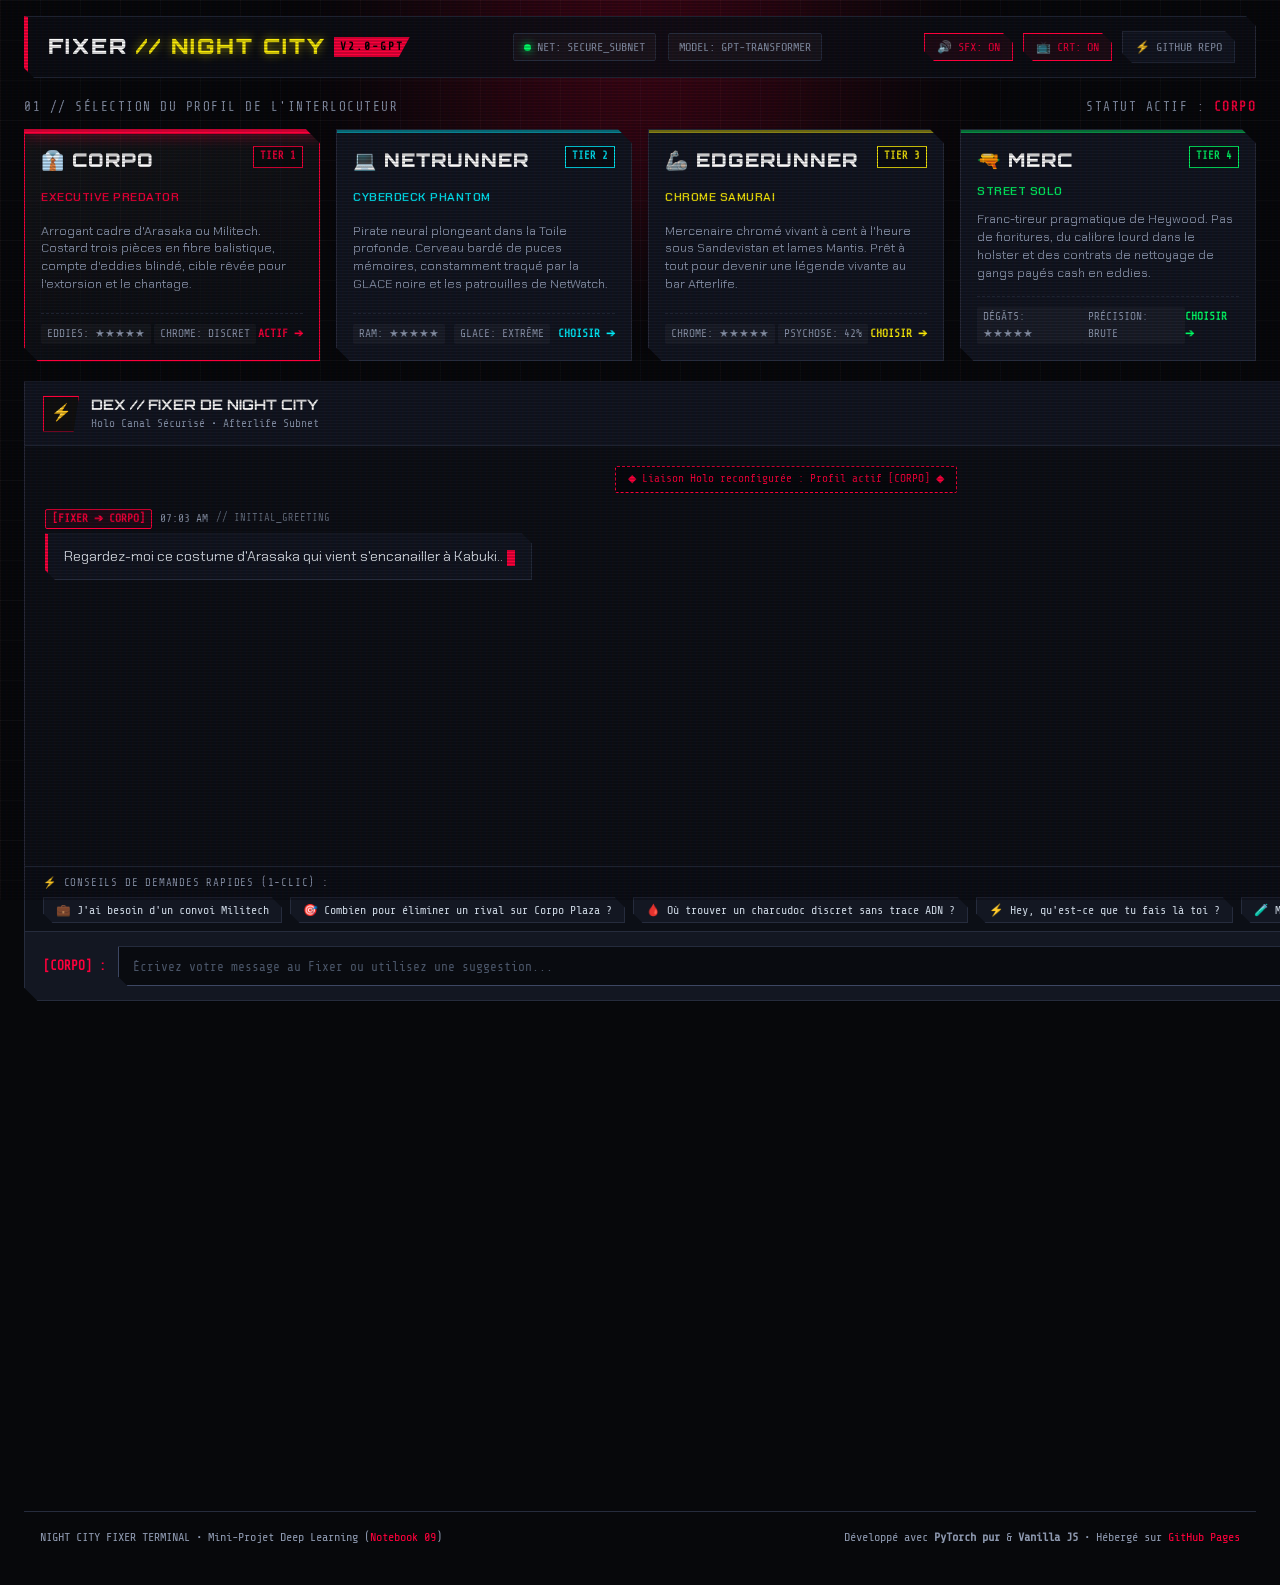
==== docs/index.html @ 295155e5 "feat: add web interface inspired by cyberpunktcg.com with GitHub Pages support, persona switching, a" ====
<!DOCTYPE html>
<html lang="fr">
<head>
  <meta charset="UTF-8">
  <meta name="viewport" content="width=device-width, initial-scale=1.0">
  <title>Cyberpunk Fixer — Terminal de Night City & Holo Interface</title>
  <meta name="description" content="Interface web interactive avec le Fixer de Night City. Conditionnement dynamique par rôle (CORPO, NETRUNNER, EDGERUNNER, MERC) inspiré de Cyberpunk 2077 et cyberpunktcg.com">
  <link rel="icon" href="data:image/svg+xml,<svg xmlns=%22http://www.w3.org/2000/svg%22 viewBox=%220 0 100 100%22><text y=%22.9em%22 font-size=%2290%22>⚡</text></svg>">
  <link rel="stylesheet" href="style.css">
</head>
<body data-role="CORPO">

  <!-- Cyber Grid Background and Ambient Glow -->
  <div class="bg-grid"></div>
  <div class="bg-ambient-glow"></div>

  <div class="app-container">

    <!-- ==============================================================================
         HUD HEADER
         ============================================================================== -->
    <header class="hud-header">
      <div class="brand-section">
        <div class="brand-logo-glitch">
          FIXER <span class="accent">// NIGHT CITY</span>
          <span class="version">v2.0-GPT</span>
        </div>
      </div>

      <div class="telemetry-badges">
        <div class="badge-item">
          <span class="indicator"></span>
          <span>NET: SECURE_SUBNET</span>
        </div>
        <div class="badge-item">
          <span>MODEL: GPT-TRANSFORMER</span>
        </div>
      </div>

      <div class="hud-controls">
        <button id="sfx-toggle" class="hud-btn active" title="Activer/Désactiver les effets audio rétro">
          🔊 SFX: ON
        </button>
        <button id="scanlines-toggle" class="hud-btn active" title="Activer/Désactiver les lignes CRT de l'écran">
          📺 CRT: ON
        </button>
        <a href="https://github.com/oscarcaux7/Cyberpunk-Fixer-GPT" target="_blank" rel="noopener noreferrer" class="hud-btn" style="text-decoration: none;">
          ⚡ GITHUB REPO
        </a>
      </div>
    </header>

    <!-- ==============================================================================
         SECTION 1 : TCG PERSONA CARDS (CHOISIR TON STATUT)
         ============================================================================== -->
    <section class="persona-section">
      <div class="section-label">
        <span>01 // SÉLECTION DU PROFIL DE L'INTERLOCUTEUR</span>
        <span>STATUT ACTIF : <span class="accent-tag" id="fixer-role-badge">CORPO</span></span>
      </div>

      <div class="cards-grid">
        <!-- CARD 1: CORPO -->
        <article class="tcg-card selected" data-role-card="CORPO">
          <div class="card-header">
            <h2 class="role-title">👔 CORPO</h2>
            <span class="role-badge">TIER 1</span>
          </div>
          <div class="card-subtitle">Executive Predator</div>
          <p class="card-bio">
            Arrogant cadre d'Arasaka ou Militech. Costard trois pièces en fibre balistique, compte d'eddies blindé, cible rêvée pour l'extorsion et le chantage.
          </p>
          <div class="card-footer">
            <span class="stat-pill">EDDIES: ★★★★★</span>
            <span class="stat-pill">CHROME: DISCRET</span>
            <span class="select-indicator">ACTIF ➔</span>
          </div>
        </article>

        <!-- CARD 2: NETRUNNER -->
        <article class="tcg-card" data-role-card="NETRUNNER">
          <div class="card-header">
            <h2 class="role-title">💻 NETRUNNER</h2>
            <span class="role-badge">TIER 2</span>
          </div>
          <div class="card-subtitle">Cyberdeck Phantom</div>
          <p class="card-bio">
            Pirate neural plongeant dans la Toile profonde. Cerveau bardé de puces mémoires, constamment traqué par la GLACE noire et les patrouilles de NetWatch.
          </p>
          <div class="card-footer">
            <span class="stat-pill">RAM: ★★★★★</span>
            <span class="stat-pill">GLACE: EXTRÊME</span>
            <span class="select-indicator">CHOISIR ➔</span>
          </div>
        </article>

        <!-- CARD 3: EDGERUNNER -->
        <article class="tcg-card" data-role-card="EDGERUNNER">
          <div class="card-header">
            <h2 class="role-title">🦾 EDGERUNNER</h2>
            <span class="role-badge">TIER 3</span>
          </div>
          <div class="card-subtitle">Chrome Samurai</div>
          <p class="card-bio">
            Mercenaire chromé vivant à cent à l'heure sous Sandevistan et lames Mantis. Prêt à tout pour devenir une légende vivante au bar Afterlife.
          </p>
          <div class="card-footer">
            <span class="stat-pill">CHROME: ★★★★★</span>
            <span class="stat-pill">PSYCHOSE: 42%</span>
            <span class="select-indicator">CHOISIR ➔</span>
          </div>
        </article>

        <!-- CARD 4: MERC -->
        <article class="tcg-card" data-role-card="MERC">
          <div class="card-header">
            <h2 class="role-title">🔫 MERC</h2>
            <span class="role-badge">TIER 4</span>
          </div>
          <div class="card-subtitle">Street Solo</div>
          <p class="card-bio">
            Franc-tireur pragmatique de Heywood. Pas de fioritures, du calibre lourd dans le holster et des contrats de nettoyage de gangs payés cash en eddies.
          </p>
          <div class="card-footer">
            <span class="stat-pill">DÉGÂTS: ★★★★★</span>
            <span class="stat-pill">PRÉCISION: BRUTE</span>
            <span class="select-indicator">CHOISIR ➔</span>
          </div>
        </article>
      </div>
    </section>

    <!-- ==============================================================================
         SECTION 2 : WORKSPACE (TERMINAL HOLO + GUIDE DE NUIT)
         ============================================================================== -->
    <main class="main-workspace">

      <!-- TERMINAL CHAT CONTAINER -->
      <section class="terminal-hud">
        <div class="terminal-header">
          <div class="fixer-identity">
            <div class="fixer-avatar">⚡</div>
            <div class="fixer-meta">
              <div class="name">DEX // FIXER DE NIGHT CITY</div>
              <div class="location">Holo Canal Sécurisé • Afterlife Subnet</div>
            </div>
          </div>
          <div class="terminal-stats">
            <div class="hud-stat-item">LATENCE: <span class="val">1.2ms</span></div>
            <div class="hud-stat-item">CRYPTAGE: <span class="val">AES-512</span></div>
          </div>
        </div>

        <!-- Chat Log Stream -->
        <div class="chat-log" id="chat-log"></div>

        <!-- Suggestion Chips Bar -->
        <div class="suggestions-bar">
          <div class="suggestions-title">
            <span>⚡ CONSEILS DE DEMANDES RAPIDES (1-CLIC) :</span>
            <span>CLIQUEZ POUR CHARGER</span>
          </div>
          <div class="chips-wrapper" id="chips-container">
            <!-- Dynamically populated by JS according to role -->
          </div>
        </div>

        <!-- Input Bar -->
        <div class="terminal-input-bar">
          <span class="input-prefix" id="input-prefix">[CORPO] :</span>
          <input
            type="text"
            id="user-input"
            class="terminal-input"
            placeholder="Écrivez votre message au Fixer ou utilisez une suggestion..."
            autocomplete="off"
            spellcheck="false"
          >
          <button id="send-btn" class="send-btn">
            ENVOYER ➔
          </button>
        </div>
      </section>

      <!-- SIDEBAR : LORE INTEL & NIGHT CITY SURVIVAL GUIDE -->
      <aside class="intel-sidebar">

        <!-- Panel 1: Conseils pour débutants -->
        <div class="intel-panel">
          <div class="panel-title">
            <span>GUIDE DE SURVIE</span>
            <span class="tag">INTEL</span>
          </div>
          <p style="font-size: 0.85rem; color: var(--text-muted); line-height: 1.4;">
            <strong style="color: #fff;">Nouveau à Night City ?</strong> Le Fixer est cynique, arrogant et impitoyable. Voici comment lui parler :
          </p>
          <ul style="padding-left: 18px; font-size: 0.82rem; color: var(--text-muted); display: flex; flex-direction: column; gap: 6px;">
            <li><strong style="color: var(--neon-cyan);">Pas de politesses molles</strong> : Allez droit au but, parlez contrats, armes ou eddies.</li>
            <li><strong style="color: var(--neon-yellow);">Provoquez-le</strong> : Essayez <em>« Hey, qu'est-ce que tu fais là toi ? »</em> pour voir sa réaction selon votre profil.</li>
            <li><strong style="color: var(--neon-pink);">Testez l'absurde</strong> : Il a des réparties sur mesure pour les pannes de chrome insolites ou la mauvaise bouffe.</li>
          </ul>
        </div>

        <!-- Panel 2: Lexique d'Argot de Rue -->
        <div class="intel-panel">
          <div class="panel-title">
            <span>LEXIQUE DE RUE</span>
            <span class="tag">ARGOT</span>
          </div>
          <div class="glossary-list">
            <div class="glossary-item">
              <span class="term">Eddies (E$)</span>
              <span class="def">Eurodollars, la monnaie unique. Le Fixer ne bouge pas sans avance.</span>
            </div>
            <div class="glossary-item">
              <span class="term">Choom / Choomba</span>
              <span class="def">Ami, pote, acolyte. Peut être ironique ou menaçant selon le ton.</span>
            </div>
            <div class="glossary-item">
              <span class="term">Gonk</span>
              <span class="def">Imbécile, pigeon crédule, chair à canon facile de Night City.</span>
            </div>
            <div class="glossary-item">
              <span class="term">GLACE Noire (Black ICE)</span>
              <span class="def">Logiciel de contre-intrusion létal qui crame le cortex des hackers.</span>
            </div>
            <div class="glossary-item">
              <span class="term">Sandevistan</span>
              <span class="def">Implant neural militaire accélérant les réflexes et dilatant le temps perçu.</span>
            </div>
            <div class="glossary-item">
              <span class="term">Afterlife</span>
              <span class="def">Le bar mythique où les boissons portent le nom des mercenaires morts.</span>
            </div>
          </div>
        </div>

        <!-- Panel 3: Pont PyTorch Local Optionnel -->
        <div class="intel-panel">
          <div class="panel-title">
            <span>PONT MOTEUR</span>
            <span class="tag">CONFIG</span>
          </div>
          <div class="backend-box">
            <div class="backend-status-line">
              <span>MOTEUR :</span>
              <span class="status-tag-active" id="backend-label">In-Browser Engine (Client)</span>
            </div>
            <label style="display: flex; align-items: center; gap: 8px; margin-top: 6px; cursor: pointer; color: var(--text-muted);">
              <input type="checkbox" id="local-backend-toggle" style="accent-color: var(--theme-accent);">
              <span>Relier au serveur PyTorch local</span>
            </label>
            <div style="font-size: 0.72rem; color: #64748b; margin-top: 4px;">
              Lancez <code>python server.py</code> en local pour utiliser vos propres poids <code>cyberpunk_fixer.pt</code>.
            </div>
          </div>
        </div>

      </aside>

    </main>

    <!-- FOOTER -->
    <footer class="hud-footer">
      <div>
        NIGHT CITY FIXER TERMINAL • Mini-Projet Deep Learning (<a href="09_cyberpunk_fixer.ipynb">Notebook 09</a>)
      </div>
      <div>
        Développé avec <strong>PyTorch pur</strong> & <strong>Vanilla JS</strong> • Hébergé sur <a href="https://github.com/oscarcaux7/Cyberpunk-Fixer-GPT" target="_blank" rel="noopener noreferrer">GitHub Pages</a>
      </div>
    </footer>

  </div>

  <script src="cyberpunk-engine.js"></script>
  <script src="app.js"></script>
</body>
</html>
---- docs/style.css ----
/* ==============================================================================
   CYBERPUNK FIXER - STYLESHEET (Inspired by cyberpunktcg.com & Cyberpunk 2077 HUD)
   ============================================================================== */

@import url('https://fonts.googleapis.com/css2?family=Chakra+Petch:ital,wght@0,400;0,600;0,700;1,700&family=Orbitron:wght@500;700;900&family=Share+Tech+Mono&display=swap');

:root {
  --bg-primary: #07080b;
  --bg-secondary: #0d1017;
  --bg-card: #131722;
  --bg-card-hover: #181d2b;
  --border-dim: #262c3d;
  --border-bright: #3d4763;
  
  /* Cyberpunk Signature Palette */
  --neon-yellow: #fcee0a;
  --neon-cyan: #00f0ff;
  --neon-pink: #ff0055;
  --neon-red: #ff003c;
  --neon-green: #00ff66;
  --neon-purple: #a855f7;
  
  /* Active Role Theme (defaults to CORPO: red/gold) */
  --theme-accent: #ff003c;
  --theme-glow: rgba(255, 0, 60, 0.4);
  --theme-tag: #ff003c;
  --theme-bg-subtle: rgba(255, 0, 60, 0.08);

  --text-primary: #f0f4fc;
  --text-muted: #8d98af;
  --text-dark: #07080b;

  --font-display: 'Orbitron', 'Chakra Petch', sans-serif;
  --font-ui: 'Chakra Petch', sans-serif;
  --font-mono: 'Share Tech Mono', monospace;

  --clip-cut-corner: polygon(0 0, calc(100% - 14px) 0, 100% 14px, 100% 100%, 14px 100%, 0 calc(100% - 14px));
  --clip-cut-btn: polygon(0 0, calc(100% - 10px) 0, 100% 10px, 100% 100%, 10px 100%, 0 calc(100% - 10px));
}

/* Theme classes dynamically set by JS */
body[data-role="CORPO"] {
  --theme-accent: #ff003c;
  --theme-glow: rgba(255, 0, 60, 0.45);
  --theme-tag: #ff003c;
  --theme-bg-subtle: rgba(255, 0, 60, 0.08);
}

body[data-role="NETRUNNER"] {
  --theme-accent: #00f0ff;
  --theme-glow: rgba(0, 240, 255, 0.45);
  --theme-tag: #00f0ff;
  --theme-bg-subtle: rgba(0, 240, 255, 0.08);
}

body[data-role="EDGERUNNER"] {
  --theme-accent: #fcee0a;
  --theme-glow: rgba(252, 238, 10, 0.45);
  --theme-tag: #fcee0a;
  --theme-bg-subtle: rgba(252, 238, 10, 0.08);
}

body[data-role="MERC"] {
  --theme-accent: #00ff66;
  --theme-glow: rgba(0, 255, 102, 0.45);
  --theme-tag: #00ff66;
  --theme-bg-subtle: rgba(0, 255, 102, 0.08);
}

/* RESET & BASE */
*, *::before, *::after {
  box-sizing: border-box;
  margin: 0;
  padding: 0;
}

html, body {
  background-color: var(--bg-primary);
  color: var(--text-primary);
  font-family: var(--font-ui);
  font-size: 15px;
  line-height: 1.5;
  min-height: 100vh;
  overflow-x: hidden;
}

/* Scanline and CRT Glitch Overlay */
body::before {
  content: " ";
  position: fixed;
  top: 0; left: 0; bottom: 0; right: 0;
  background: linear-gradient(rgba(18, 16, 16, 0) 50%, rgba(0, 0, 0, 0.25) 50%), linear-gradient(90deg, rgba(255, 0, 0, 0.03), rgba(0, 255, 0, 0.01), rgba(0, 0, 255, 0.03));
  background-size: 100% 3px, 6px 100%;
  pointer-events: none;
  z-index: 9999;
  opacity: 0.85;
}

body.no-scanlines::before {
  display: none;
}

/* Cyber Grid Background */
.bg-grid {
  position: fixed;
  inset: 0;
  background-image: 
    linear-gradient(to right, rgba(255, 255, 255, 0.03) 1px, transparent 1px),
    linear-gradient(to bottom, rgba(255, 255, 255, 0.03) 1px, transparent 1px);
  background-size: 40px 40px;
  pointer-events: none;
  z-index: 0;
}

.bg-ambient-glow {
  position: fixed;
  top: -150px;
  left: 50%;
  transform: translateX(-50%);
  width: 800px;
  height: 400px;
  background: radial-gradient(circle, var(--theme-glow) 0%, transparent 70%);
  pointer-events: none;
  z-index: 0;
  transition: background 0.6s ease;
  filter: blur(60px);
  opacity: 0.6;
}

/* CONTAINER */
.app-container {
  position: relative;
  z-index: 1;
  max-width: 1400px;
  margin: 0 auto;
  padding: 16px 24px 40px;
  display: flex;
  flex-direction: column;
  gap: 20px;
}

/* ==============================================================================
   HEADER HUD
   ============================================================================== */
.hud-header {
  display: flex;
  justify-content: space-between;
  align-items: center;
  flex-wrap: wrap;
  gap: 16px;
  padding: 14px 20px;
  background: rgba(13, 16, 23, 0.85);
  border: 1px solid var(--border-dim);
  border-left: 4px solid var(--theme-accent);
  clip-path: var(--clip-cut-btn);
  backdrop-filter: blur(10px);
  transition: border-color 0.4s ease;
}

.brand-section {
  display: flex;
  align-items: center;
  gap: 16px;
}

.brand-logo-glitch {
  font-family: var(--font-display);
  font-size: 1.4rem;
  font-weight: 900;
  letter-spacing: 2px;
  color: #fff;
  text-transform: uppercase;
  display: flex;
  align-items: center;
  gap: 8px;
}

.brand-logo-glitch span.accent {
  color: var(--neon-yellow);
  text-shadow: 0 0 10px rgba(252, 238, 10, 0.6);
}

.brand-logo-glitch span.version {
  font-size: 0.75rem;
  font-family: var(--font-mono);
  background: var(--theme-accent);
  color: #000;
  font-weight: 700;
  padding: 2px 6px;
  clip-path: polygon(0 0, 100% 0, 85% 100%, 0% 100%);
  transition: background 0.4s ease;
}

.telemetry-badges {
  display: flex;
  align-items: center;
  gap: 12px;
  font-family: var(--font-mono);
  font-size: 0.8rem;
}

.badge-item {
  display: flex;
  align-items: center;
  gap: 6px;
  background: rgba(255, 255, 255, 0.04);
  padding: 4px 10px;
  border: 1px solid var(--border-dim);
  border-radius: 2px;
  color: var(--text-muted);
}

.badge-item .indicator {
  width: 7px;
  height: 7px;
  border-radius: 50%;
  background: var(--neon-green);
  box-shadow: 0 0 8px var(--neon-green);
  animation: pulse-dot 2s infinite ease-in-out;
}

@keyframes pulse-dot {
  0%, 100% { opacity: 1; transform: scale(1); }
  50% { opacity: 0.4; transform: scale(0.85); }
}

.hud-controls {
  display: flex;
  align-items: center;
  gap: 10px;
}

.hud-btn {
  background: var(--bg-card);
  border: 1px solid var(--border-dim);
  color: var(--text-muted);
  font-family: var(--font-mono);
  font-size: 0.8rem;
  padding: 6px 12px;
  cursor: pointer;
  display: flex;
  align-items: center;
  gap: 6px;
  clip-path: var(--clip-cut-btn);
  transition: all 0.2s ease;
}

.hud-btn:hover {
  background: var(--bg-card-hover);
  border-color: var(--theme-accent);
  color: #fff;
  box-shadow: 0 0 10px var(--theme-glow);
}

.hud-btn.active {
  background: var(--theme-bg-subtle);
  border-color: var(--theme-accent);
  color: var(--theme-accent);
}

/* ==============================================================================
   SECTION 1 : TCG PERSONA CARDS (CHOISIR TON STATUT)
   ============================================================================== */
.persona-section {
  display: flex;
  flex-direction: column;
  gap: 12px;
}

.section-label {
  display: flex;
  justify-content: space-between;
  align-items: center;
  font-family: var(--font-mono);
  font-size: 0.85rem;
  text-transform: uppercase;
  color: var(--text-muted);
  letter-spacing: 1.5px;
}

.section-label span.accent-tag {
  color: var(--theme-accent);
  font-weight: 700;
}

.cards-grid {
  display: grid;
  grid-template-columns: repeat(4, 1fr);
  gap: 16px;
}

@media (max-width: 1024px) {
  .cards-grid {
    grid-template-columns: repeat(2, 1fr);
  }
}

@media (max-width: 640px) {
  .cards-grid {
    grid-template-columns: 1fr;
  }
}

/* Card Design inspired by Cyberpunk TCG */
.tcg-card {
  position: relative;
  background: var(--bg-card);
  border: 1px solid var(--border-dim);
  padding: 16px;
  clip-path: var(--clip-cut-corner);
  cursor: pointer;
  transition: all 0.25s cubic-bezier(0.16, 1, 0.3, 1);
  display: flex;
  flex-direction: column;
  justify-content: space-between;
  min-height: 200px;
  overflow: hidden;
}

.tcg-card::before {
  content: "";
  position: absolute;
  top: 0; left: 0; right: 0;
  height: 3px;
  background: var(--card-accent, #666);
  opacity: 0.5;
  transition: all 0.25s ease;
}

.tcg-card[data-role-card="CORPO"] { --card-accent: #ff003c; }
.tcg-card[data-role-card="NETRUNNER"] { --card-accent: #00f0ff; }
.tcg-card[data-role-card="EDGERUNNER"] { --card-accent: #fcee0a; }
.tcg-card[data-role-card="MERC"] { --card-accent: #00ff66; }

.tcg-card:hover {
  background: var(--bg-card-hover);
  border-color: var(--card-accent);
  transform: translateY(-4px);
  box-shadow: 0 10px 24px rgba(0, 0, 0, 0.6), 0 0 15px rgba(255, 255, 255, 0.05);
}

.tcg-card:hover::before {
  opacity: 1;
  box-shadow: 0 0 12px var(--card-accent);
}

.tcg-card.selected {
  background: linear-gradient(165deg, rgba(255, 255, 255, 0.06) 0%, rgba(13, 16, 23, 0.95) 100%);
  border-color: var(--card-accent);
  box-shadow: 0 0 25px rgba(0, 0, 0, 0.7), 0 0 15px var(--card-accent);
}

.tcg-card.selected::before {
  height: 4px;
  opacity: 1;
  box-shadow: 0 0 14px var(--card-accent);
}

.tcg-card .card-header {
  display: flex;
  justify-content: space-between;
  align-items: flex-start;
  margin-bottom: 8px;
}

.tcg-card .role-title {
  font-family: var(--font-display);
  font-size: 1.25rem;
  font-weight: 900;
  letter-spacing: 1px;
  color: #fff;
  display: flex;
  align-items: center;
  gap: 8px;
}

.tcg-card .role-badge {
  font-family: var(--font-mono);
  font-size: 0.7rem;
  padding: 2px 6px;
  border: 1px solid var(--card-accent);
  color: var(--card-accent);
  background: rgba(0, 0, 0, 0.4);
  font-weight: 700;
}

.tcg-card .card-subtitle {
  font-size: 0.8rem;
  font-weight: 600;
  color: var(--card-accent);
  text-transform: uppercase;
  letter-spacing: 0.5px;
  margin-bottom: 10px;
}

.tcg-card .card-bio {
  font-size: 0.85rem;
  color: var(--text-muted);
  line-height: 1.4;
  margin-bottom: 14px;
}

.tcg-card .card-footer {
  display: flex;
  justify-content: space-between;
  align-items: center;
  padding-top: 10px;
  border-top: 1px dashed var(--border-dim);
  font-family: var(--font-mono);
  font-size: 0.75rem;
  color: var(--text-muted);
}

.card-footer .stat-pill {
  background: rgba(255, 255, 255, 0.04);
  padding: 2px 6px;
  border-radius: 2px;
}

.card-footer .select-indicator {
  color: var(--card-accent);
  font-weight: 700;
  display: flex;
  align-items: center;
  gap: 4px;
}

/* ==============================================================================
   MAIN WORKSPACE : CHAT TERMINAL & INTEL DRAWER
   ============================================================================== */
.main-workspace {
  display: grid;
  grid-template-columns: 1fr 340px;
  gap: 20px;
}

@media (max-width: 1080px) {
  .main-workspace {
    grid-template-columns: 1fr;
  }
}

/* TERMINAL HOLO CONTAINER */
.terminal-hud {
  background: var(--bg-secondary);
  border: 1px solid var(--border-dim);
  clip-path: var(--clip-cut-corner);
  display: flex;
  flex-direction: column;
  min-height: 540px;
  height: 620px;
  box-shadow: 0 10px 30px rgba(0, 0, 0, 0.6);
  position: relative;
}

.terminal-header {
  display: flex;
  justify-content: space-between;
  align-items: center;
  padding: 12px 18px;
  background: var(--bg-card);
  border-bottom: 1px solid var(--border-dim);
  font-family: var(--font-mono);
  font-size: 0.8rem;
}

.fixer-identity {
  display: flex;
  align-items: center;
  gap: 12px;
}

.fixer-avatar {
  width: 36px;
  height: 36px;
  background: #111;
  border: 1px solid var(--theme-accent);
  clip-path: polygon(0 0, 100% 0, 85% 100%, 0% 100%);
  display: flex;
  align-items: center;
  justify-content: center;
  color: var(--theme-accent);
  font-weight: 900;
  font-size: 1.1rem;
  box-shadow: 0 0 10px var(--theme-glow);
}

.fixer-meta .name {
  font-family: var(--font-display);
  font-weight: 700;
  color: #fff;
  font-size: 0.95rem;
}

.fixer-meta .location {
  font-size: 0.75rem;
  color: var(--text-muted);
}

.terminal-stats {
  display: flex;
  align-items: center;
  gap: 14px;
}

.hud-stat-item {
  color: var(--text-muted);
}
.hud-stat-item span.val {
  color: var(--neon-cyan);
  font-weight: 700;
}

/* CHAT LOG STREAM */
.chat-log {
  flex: 1;
  padding: 20px;
  overflow-y: auto;
  display: flex;
  flex-direction: column;
  gap: 16px;
  scroll-behavior: smooth;
}

/* Scrollbar */
.chat-log::-webkit-scrollbar {
  width: 6px;
}
.chat-log::-webkit-scrollbar-track {
  background: var(--bg-secondary);
}
.chat-log::-webkit-scrollbar-thumb {
  background: var(--border-bright);
}
.chat-log::-webkit-scrollbar-thumb:hover {
  background: var(--theme-accent);
}

.message-row {
  display: flex;
  flex-direction: column;
  gap: 4px;
  max-width: 88%;
  animation: fadeInMsg 0.25s cubic-bezier(0.16, 1, 0.3, 1);
}

@keyframes fadeInMsg {
  from { opacity: 0; transform: translateY(6px); }
  to { opacity: 1; transform: translateY(0); }
}

.message-row.user {
  align-self: flex-end;
}

.message-row.fixer {
  align-self: flex-start;
}

.message-meta {
  display: flex;
  align-items: center;
  gap: 8px;
  font-family: var(--font-mono);
  font-size: 0.75rem;
  color: var(--text-muted);
}

.message-meta .sender-tag {
  font-weight: 700;
  padding: 1px 6px;
  border-radius: 2px;
}

.message-row.user .sender-tag {
  background: rgba(255, 255, 255, 0.08);
  color: #fff;
}

.message-row.fixer .sender-tag {
  background: var(--theme-bg-subtle);
  color: var(--theme-accent);
  border: 1px solid var(--theme-accent);
}

.message-body {
  padding: 12px 16px;
  clip-path: var(--clip-cut-btn);
  font-size: 0.95rem;
  line-height: 1.45;
  position: relative;
}

.message-row.user .message-body {
  background: #1b202e;
  border: 1px solid var(--border-bright);
  color: #fff;
}

.message-row.fixer .message-body {
  background: var(--bg-card);
  border: 1px solid var(--border-dim);
  border-left: 3px solid var(--theme-accent);
  color: #e2e8f0;
}

.message-body span.cursor {
  display: inline-block;
  width: 8px;
  height: 16px;
  background: var(--theme-accent);
  vertical-align: middle;
  margin-left: 4px;
  animation: blink 0.8s infinite;
}

@keyframes blink {
  0%, 100% { opacity: 1; }
  50% { opacity: 0; }
}

/* ==============================================================================
   SUGGESTION CHIPS (SUBTLE PROMPTS FOR BEGINNERS)
   ============================================================================== */
.suggestions-bar {
  padding: 8px 18px 4px;
  background: rgba(13, 16, 23, 0.95);
  border-top: 1px solid var(--border-dim);
  display: flex;
  flex-direction: column;
  gap: 6px;
}

.suggestions-title {
  display: flex;
  justify-content: space-between;
  align-items: center;
  font-family: var(--font-mono);
  font-size: 0.72rem;
  color: var(--text-muted);
  text-transform: uppercase;
  letter-spacing: 0.8px;
}

.chips-wrapper {
  display: flex;
  gap: 8px;
  overflow-x: auto;
  padding-bottom: 4px;
}

.chips-wrapper::-webkit-scrollbar {
  height: 3px;
}
.chips-wrapper::-webkit-scrollbar-thumb {
  background: var(--border-dim);
}

.prompt-chip {
  background: var(--bg-card);
  border: 1px solid var(--border-dim);
  color: #cbd5e1;
  font-family: var(--font-mono);
  font-size: 0.78rem;
  padding: 5px 12px;
  white-space: nowrap;
  cursor: pointer;
  clip-path: var(--clip-cut-btn);
  display: flex;
  align-items: center;
  gap: 6px;
  transition: all 0.2s ease;
}

.prompt-chip span.chip-icon {
  color: var(--theme-accent);
}

.prompt-chip:hover {
  background: var(--theme-bg-subtle);
  border-color: var(--theme-accent);
  color: #fff;
  transform: translateY(-2px);
  box-shadow: 0 0 10px var(--theme-glow);
}

/* INPUT BAR */
.terminal-input-bar {
  padding: 14px 18px;
  background: var(--bg-card);
  border-top: 1px solid var(--border-dim);
  display: flex;
  gap: 12px;
  align-items: center;
}

.input-prefix {
  font-family: var(--font-mono);
  font-size: 0.85rem;
  font-weight: 700;
  color: var(--theme-accent);
}

.terminal-input {
  flex: 1;
  background: #090b10;
  border: 1px solid var(--border-bright);
  color: #fff;
  font-family: var(--font-ui);
  font-size: 0.95rem;
  padding: 10px 14px;
  clip-path: var(--clip-cut-btn);
  outline: none;
  transition: border-color 0.2s ease, box-shadow 0.2s ease;
}

.terminal-input:focus {
  border-color: var(--theme-accent);
  box-shadow: 0 0 12px var(--theme-glow);
}

.terminal-input::placeholder {
  color: #4a5568;
  font-family: var(--font-mono);
  font-size: 0.85rem;
}

.send-btn {
  background: var(--theme-accent);
  color: #000;
  border: none;
  font-family: var(--font-display);
  font-weight: 900;
  font-size: 0.85rem;
  letter-spacing: 1px;
  padding: 10px 20px;
  cursor: pointer;
  clip-path: var(--clip-cut-btn);
  display: flex;
  align-items: center;
  gap: 8px;
  transition: all 0.2s ease;
}

.send-btn:hover {
  filter: brightness(1.2);
  transform: translateY(-1px);
  box-shadow: 0 0 15px var(--theme-glow);
}

/* ==============================================================================
   SIDEBAR : LORE GUIDE & NIGHT CITY INTEL
   ============================================================================== */
.intel-sidebar {
  display: flex;
  flex-direction: column;
  gap: 16px;
}

.intel-panel {
  background: var(--bg-secondary);
  border: 1px solid var(--border-dim);
  clip-path: var(--clip-cut-corner);
  padding: 18px;
  display: flex;
  flex-direction: column;
  gap: 12px;
}

.intel-panel .panel-title {
  font-family: var(--font-display);
  font-size: 0.95rem;
  font-weight: 700;
  color: #fff;
  display: flex;
  align-items: center;
  gap: 8px;
  padding-bottom: 8px;
  border-bottom: 1px solid var(--border-dim);
}

.intel-panel .panel-title span.tag {
  color: var(--theme-accent);
  font-family: var(--font-mono);
  font-size: 0.7rem;
}

/* Street Slang Glossary */
.glossary-list {
  display: flex;
  flex-direction: column;
  gap: 10px;
}

.glossary-item {
  background: rgba(255, 255, 255, 0.02);
  border: 1px solid rgba(255, 255, 255, 0.05);
  padding: 8px 12px;
  border-radius: 2px;
  font-size: 0.82rem;
  transition: all 0.2s ease;
}

.glossary-item:hover {
  background: rgba(255, 255, 255, 0.05);
  border-color: var(--theme-accent);
}

.glossary-item .term {
  font-family: var(--font-mono);
  font-weight: 700;
  color: var(--theme-accent);
  display: block;
  margin-bottom: 2px;
}

.glossary-item .def {
  color: var(--text-muted);
  line-height: 1.35;
}

/* Local backend status indicator */
.backend-box {
  background: rgba(0, 0, 0, 0.4);
  border: 1px solid var(--border-dim);
  padding: 10px 12px;
  font-family: var(--font-mono);
  font-size: 0.78rem;
  display: flex;
  flex-direction: column;
  gap: 6px;
}

.backend-status-line {
  display: flex;
  justify-content: space-between;
  align-items: center;
}

.status-tag-active {
  color: var(--neon-cyan);
  font-weight: 700;
}

/* FOOTER */
.hud-footer {
  text-align: center;
  font-family: var(--font-mono);
  font-size: 0.8rem;
  color: var(--text-muted);
  padding: 16px;
  border-top: 1px solid var(--border-dim);
  display: flex;
  justify-content: space-between;
  align-items: center;
  flex-wrap: wrap;
  gap: 10px;
}

.hud-footer a {
  color: var(--theme-accent);
  text-decoration: none;
}
.hud-footer a:hover {
  text-decoration: underline;
}
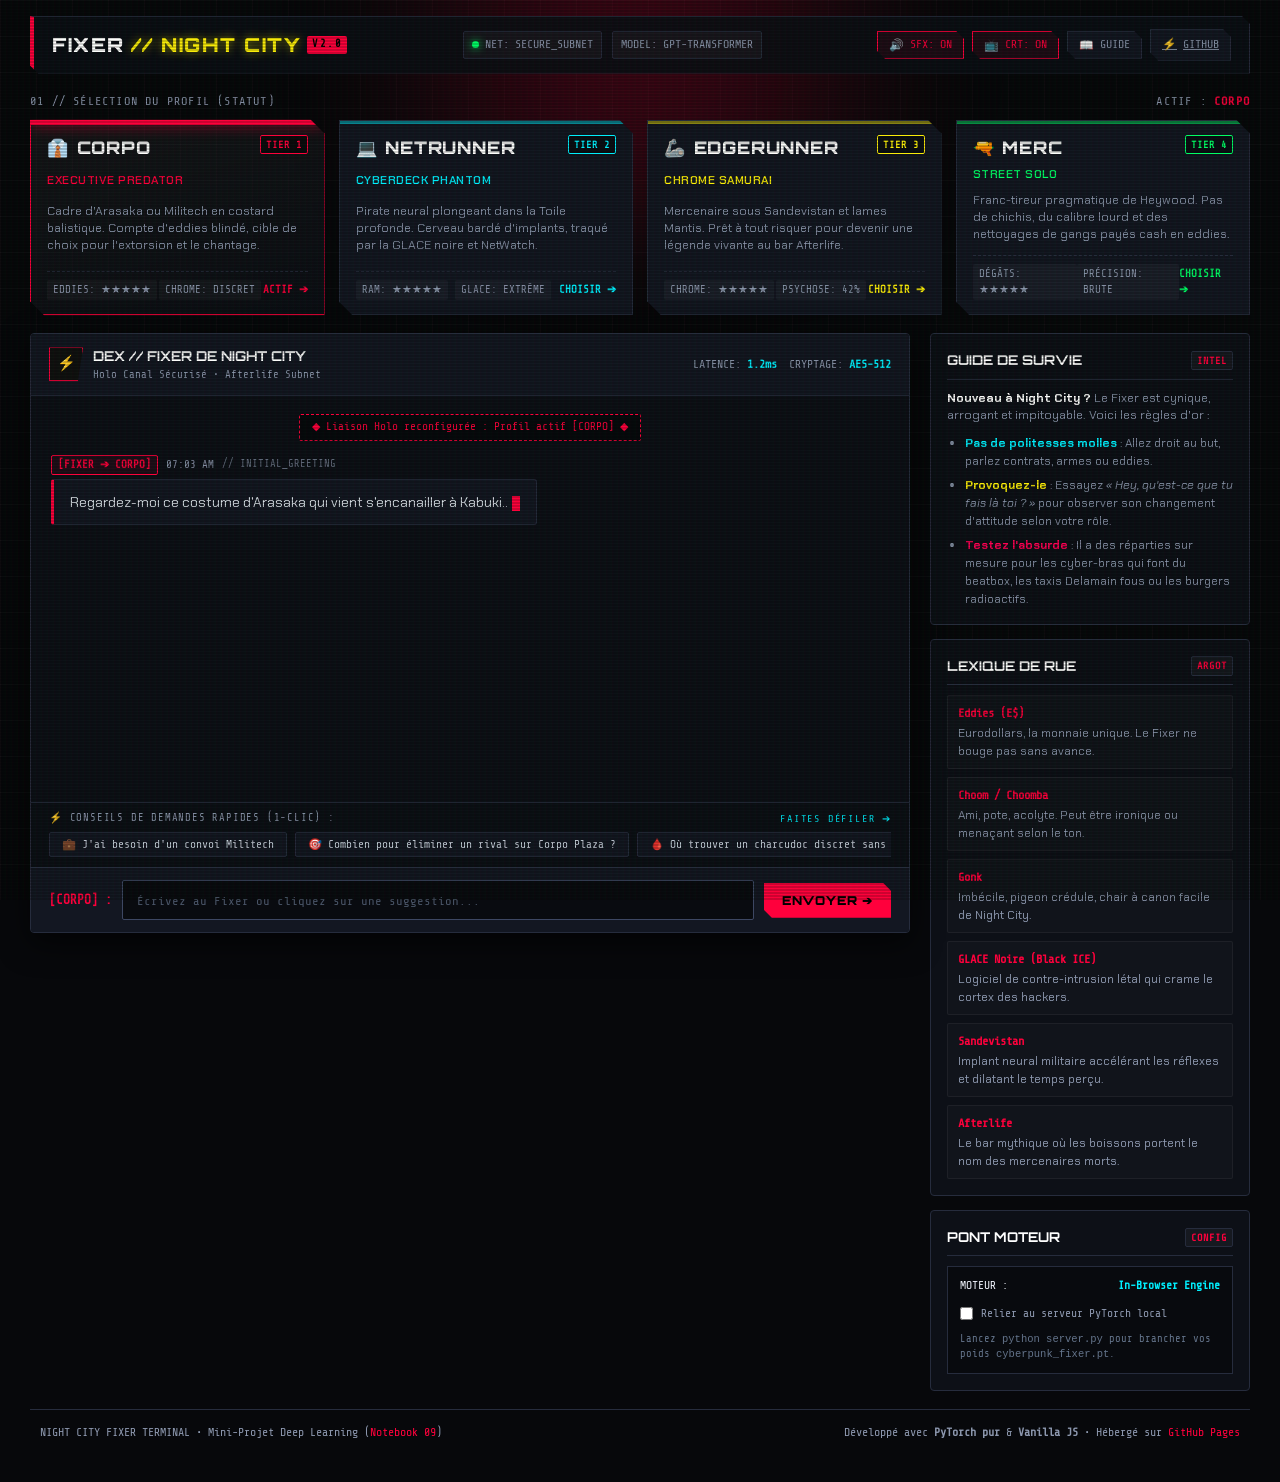
==== commit 9b35dddb: "fix(ui): responsive mobile-friendly layout and fix desktop terminal input cropping" ====
--- a/docs/index.html
+++ b/docs/index.html
@@ -2,7 +2,7 @@
 <html lang="fr">
 <head>
   <meta charset="UTF-8">
-  <meta name="viewport" content="width=device-width, initial-scale=1.0">
+  <meta name="viewport" content="width=device-width, initial-scale=1.0, maximum-scale=5.0">
   <title>Cyberpunk Fixer — Terminal de Night City & Holo Interface</title>
   <meta name="description" content="Interface web interactive avec le Fixer de Night City. Conditionnement dynamique par rôle (CORPO, NETRUNNER, EDGERUNNER, MERC) inspiré de Cyberpunk 2077 et cyberpunktcg.com">
   <link rel="icon" href="data:image/svg+xml,<svg xmlns=%22http://www.w3.org/2000/svg%22 viewBox=%220 0 100 100%22><text y=%22.9em%22 font-size=%2290%22>⚡</text></svg>">
@@ -23,29 +23,33 @@
       <div class="brand-section">
         <div class="brand-logo-glitch">
           FIXER <span class="accent">// NIGHT CITY</span>
-          <span class="version">v2.0-GPT</span>
+          <span class="version">v2.0</span>
         </div>
       </div>
 
       <div class="telemetry-badges">
         <div class="badge-item">
           <span class="indicator"></span>
-          <span>NET: SECURE_SUBNET</span>
-        </div>
-        <div class="badge-item">
+          <span class="badge-text-full">NET: SECURE_SUBNET</span>
+          <span class="badge-text-mobile">ONLINE</span>
+        </div>
+        <div class="badge-item badge-desktop-only">
           <span>MODEL: GPT-TRANSFORMER</span>
         </div>
       </div>
 
       <div class="hud-controls">
-        <button id="sfx-toggle" class="hud-btn active" title="Activer/Désactiver les effets audio rétro">
-          🔊 SFX: ON
+        <button id="sfx-toggle" class="hud-btn active" title="Activer/Désactiver les effets audio">
+          <span class="btn-icon">🔊</span> <span class="btn-text">SFX: ON</span>
         </button>
-        <button id="scanlines-toggle" class="hud-btn active" title="Activer/Désactiver les lignes CRT de l'écran">
-          📺 CRT: ON
+        <button id="scanlines-toggle" class="hud-btn active" title="Activer/Désactiver les lignes CRT">
+          <span class="btn-icon">📺</span> <span class="btn-text">CRT: ON</span>
         </button>
-        <a href="https://github.com/oscarcaux7/Cyberpunk-Fixer-GPT" target="_blank" rel="noopener noreferrer" class="hud-btn" style="text-decoration: none;">
-          ⚡ GITHUB REPO
+        <button id="intel-toggle-btn" class="hud-btn" title="Afficher/Masquer le guide de survie">
+          <span class="btn-icon">📖</span> <span class="btn-text">GUIDE</span>
+        </button>
+        <a href="https://github.com/oscarcaux7/Cyberpunk-Fixer-GPT" target="_blank" rel="noopener noreferrer" class="hud-btn btn-repo" title="Voir le code sur GitHub">
+          <span class="btn-icon">⚡</span> <span class="btn-text">GITHUB</span>
         </a>
       </div>
     </header>
@@ -55,75 +59,75 @@
          ============================================================================== -->
     <section class="persona-section">
       <div class="section-label">
-        <span>01 // SÉLECTION DU PROFIL DE L'INTERLOCUTEUR</span>
-        <span>STATUT ACTIF : <span class="accent-tag" id="fixer-role-badge">CORPO</span></span>
+        <span>01 // SÉLECTION DU PROFIL (STATUT)</span>
+        <span>ACTIF : <span class="accent-tag" id="fixer-role-badge">CORPO</span></span>
       </div>
 
       <div class="cards-grid">
         <!-- CARD 1: CORPO -->
-        <article class="tcg-card selected" data-role-card="CORPO">
+        <article class="tcg-card selected" data-role-card="CORPO" tabindex="0" role="button" aria-pressed="true">
           <div class="card-header">
             <h2 class="role-title">👔 CORPO</h2>
             <span class="role-badge">TIER 1</span>
           </div>
           <div class="card-subtitle">Executive Predator</div>
           <p class="card-bio">
-            Arrogant cadre d'Arasaka ou Militech. Costard trois pièces en fibre balistique, compte d'eddies blindé, cible rêvée pour l'extorsion et le chantage.
+            Cadre d'Arasaka ou Militech en costard balistique. Compte d'eddies blindé, cible de choix pour l'extorsion et le chantage.
           </p>
           <div class="card-footer">
             <span class="stat-pill">EDDIES: ★★★★★</span>
-            <span class="stat-pill">CHROME: DISCRET</span>
+            <span class="stat-pill desktop-stat">CHROME: DISCRET</span>
             <span class="select-indicator">ACTIF ➔</span>
           </div>
         </article>
 
         <!-- CARD 2: NETRUNNER -->
-        <article class="tcg-card" data-role-card="NETRUNNER">
+        <article class="tcg-card" data-role-card="NETRUNNER" tabindex="0" role="button" aria-pressed="false">
           <div class="card-header">
             <h2 class="role-title">💻 NETRUNNER</h2>
             <span class="role-badge">TIER 2</span>
           </div>
           <div class="card-subtitle">Cyberdeck Phantom</div>
           <p class="card-bio">
-            Pirate neural plongeant dans la Toile profonde. Cerveau bardé de puces mémoires, constamment traqué par la GLACE noire et les patrouilles de NetWatch.
+            Pirate neural plongeant dans la Toile profonde. Cerveau bardé d'implants, traqué par la GLACE noire et NetWatch.
           </p>
           <div class="card-footer">
             <span class="stat-pill">RAM: ★★★★★</span>
-            <span class="stat-pill">GLACE: EXTRÊME</span>
+            <span class="stat-pill desktop-stat">GLACE: EXTRÊME</span>
             <span class="select-indicator">CHOISIR ➔</span>
           </div>
         </article>
 
         <!-- CARD 3: EDGERUNNER -->
-        <article class="tcg-card" data-role-card="EDGERUNNER">
+        <article class="tcg-card" data-role-card="EDGERUNNER" tabindex="0" role="button" aria-pressed="false">
           <div class="card-header">
             <h2 class="role-title">🦾 EDGERUNNER</h2>
             <span class="role-badge">TIER 3</span>
           </div>
           <div class="card-subtitle">Chrome Samurai</div>
           <p class="card-bio">
-            Mercenaire chromé vivant à cent à l'heure sous Sandevistan et lames Mantis. Prêt à tout pour devenir une légende vivante au bar Afterlife.
+            Mercenaire sous Sandevistan et lames Mantis. Prêt à tout risquer pour devenir une légende vivante au bar Afterlife.
           </p>
           <div class="card-footer">
             <span class="stat-pill">CHROME: ★★★★★</span>
-            <span class="stat-pill">PSYCHOSE: 42%</span>
+            <span class="stat-pill desktop-stat">PSYCHOSE: 42%</span>
             <span class="select-indicator">CHOISIR ➔</span>
           </div>
         </article>
 
         <!-- CARD 4: MERC -->
-        <article class="tcg-card" data-role-card="MERC">
+        <article class="tcg-card" data-role-card="MERC" tabindex="0" role="button" aria-pressed="false">
           <div class="card-header">
             <h2 class="role-title">🔫 MERC</h2>
             <span class="role-badge">TIER 4</span>
           </div>
           <div class="card-subtitle">Street Solo</div>
           <p class="card-bio">
-            Franc-tireur pragmatique de Heywood. Pas de fioritures, du calibre lourd dans le holster et des contrats de nettoyage de gangs payés cash en eddies.
+            Franc-tireur pragmatique de Heywood. Pas de chichis, du calibre lourd et des nettoyages de gangs payés cash en eddies.
           </p>
           <div class="card-footer">
             <span class="stat-pill">DÉGÂTS: ★★★★★</span>
-            <span class="stat-pill">PRÉCISION: BRUTE</span>
+            <span class="stat-pill desktop-stat">PRÉCISION: BRUTE</span>
             <span class="select-indicator">CHOISIR ➔</span>
           </div>
         </article>
@@ -135,8 +139,8 @@
          ============================================================================== -->
     <main class="main-workspace">
 
-      <!-- TERMINAL CHAT CONTAINER -->
-      <section class="terminal-hud">
+      <!-- TERMINAL CHAT CONTAINER (CENTERED HERO ELEMENT) -->
+      <section class="terminal-hud" id="terminal-hud">
         <div class="terminal-header">
           <div class="fixer-identity">
             <div class="fixer-avatar">⚡</div>
@@ -146,8 +150,8 @@
             </div>
           </div>
           <div class="terminal-stats">
-            <div class="hud-stat-item">LATENCE: <span class="val">1.2ms</span></div>
-            <div class="hud-stat-item">CRYPTAGE: <span class="val">AES-512</span></div>
+            <div class="hud-stat-item"><span class="label">LATENCE:</span> <span class="val">1.2ms</span></div>
+            <div class="hud-stat-item desktop-stat"><span class="label">CRYPTAGE:</span> <span class="val">AES-512</span></div>
           </div>
         </div>
 
@@ -158,32 +162,39 @@
         <div class="suggestions-bar">
           <div class="suggestions-title">
             <span>⚡ CONSEILS DE DEMANDES RAPIDES (1-CLIC) :</span>
-            <span>CLIQUEZ POUR CHARGER</span>
+            <span class="chips-hint">FAITES DÉFILER ➔</span>
           </div>
           <div class="chips-wrapper" id="chips-container">
             <!-- Dynamically populated by JS according to role -->
           </div>
         </div>
 
-        <!-- Input Bar -->
+        <!-- Input Bar (Centered & Protected against edge crop) -->
         <div class="terminal-input-bar">
-          <span class="input-prefix" id="input-prefix">[CORPO] :</span>
+          <span class="input-prefix" id="input-prefix" data-full="[CORPO] :" data-short="👔 :">[CORPO] :</span>
           <input
             type="text"
             id="user-input"
             class="terminal-input"
-            placeholder="Écrivez votre message au Fixer ou utilisez une suggestion..."
+            placeholder="Écrivez au Fixer ou cliquez sur une suggestion..."
             autocomplete="off"
             spellcheck="false"
           >
-          <button id="send-btn" class="send-btn">
-            ENVOYER ➔
+          <button id="send-btn" class="send-btn" title="Envoyer le message">
+            <span class="btn-text-full">ENVOYER ➔</span>
+            <span class="btn-text-mobile">➔</span>
           </button>
         </div>
       </section>
 
       <!-- SIDEBAR : LORE INTEL & NIGHT CITY SURVIVAL GUIDE -->
-      <aside class="intel-sidebar">
+      <aside class="intel-sidebar" id="intel-sidebar">
+
+        <!-- Mobile Close Button inside drawer -->
+        <div class="sidebar-mobile-header">
+          <span>📖 GUIDE DE SURVIE & LEXIQUE</span>
+          <button id="sidebar-close-btn" class="hud-btn" style="padding: 2px 8px;">✕ FERMER</button>
+        </div>
 
         <!-- Panel 1: Conseils pour débutants -->
         <div class="intel-panel">
@@ -191,13 +202,13 @@
             <span>GUIDE DE SURVIE</span>
             <span class="tag">INTEL</span>
           </div>
-          <p style="font-size: 0.85rem; color: var(--text-muted); line-height: 1.4;">
-            <strong style="color: #fff;">Nouveau à Night City ?</strong> Le Fixer est cynique, arrogant et impitoyable. Voici comment lui parler :
-          </p>
-          <ul style="padding-left: 18px; font-size: 0.82rem; color: var(--text-muted); display: flex; flex-direction: column; gap: 6px;">
+          <p class="panel-desc">
+            <strong style="color: #fff;">Nouveau à Night City ?</strong> Le Fixer est cynique, arrogant et impitoyable. Voici les règles d'or :
+          </p>
+          <ul class="intel-tips-list">
             <li><strong style="color: var(--neon-cyan);">Pas de politesses molles</strong> : Allez droit au but, parlez contrats, armes ou eddies.</li>
-            <li><strong style="color: var(--neon-yellow);">Provoquez-le</strong> : Essayez <em>« Hey, qu'est-ce que tu fais là toi ? »</em> pour voir sa réaction selon votre profil.</li>
-            <li><strong style="color: var(--neon-pink);">Testez l'absurde</strong> : Il a des réparties sur mesure pour les pannes de chrome insolites ou la mauvaise bouffe.</li>
+            <li><strong style="color: var(--neon-yellow);">Provoquez-le</strong> : Essayez <em>« Hey, qu'est-ce que tu fais là toi ? »</em> pour observer son changement d'attitude selon votre rôle.</li>
+            <li><strong style="color: var(--neon-pink);">Testez l'absurde</strong> : Il a des réparties sur mesure pour les cyber-bras qui font du beatbox, les taxis Delamain fous ou les burgers radioactifs.</li>
           </ul>
         </div>
 
@@ -244,26 +255,29 @@
           <div class="backend-box">
             <div class="backend-status-line">
               <span>MOTEUR :</span>
-              <span class="status-tag-active" id="backend-label">In-Browser Engine (Client)</span>
-            </div>
-            <label style="display: flex; align-items: center; gap: 8px; margin-top: 6px; cursor: pointer; color: var(--text-muted);">
-              <input type="checkbox" id="local-backend-toggle" style="accent-color: var(--theme-accent);">
+              <span class="status-tag-active" id="backend-label">In-Browser Engine</span>
+            </div>
+            <label class="backend-toggle-label">
+              <input type="checkbox" id="local-backend-toggle">
               <span>Relier au serveur PyTorch local</span>
             </label>
-            <div style="font-size: 0.72rem; color: #64748b; margin-top: 4px;">
-              Lancez <code>python server.py</code> en local pour utiliser vos propres poids <code>cyberpunk_fixer.pt</code>.
+            <div class="backend-hint">
+              Lancez <code>python server.py</code> pour brancher vos poids <code>cyberpunk_fixer.pt</code>.
             </div>
           </div>
         </div>
 
       </aside>
+
+      <!-- Mobile Sidebar Backdrop overlay -->
+      <div class="sidebar-backdrop" id="sidebar-backdrop"></div>
 
     </main>
 
     <!-- FOOTER -->
     <footer class="hud-footer">
       <div>
-        NIGHT CITY FIXER TERMINAL • Mini-Projet Deep Learning (<a href="09_cyberpunk_fixer.ipynb">Notebook 09</a>)
+        NIGHT CITY FIXER TERMINAL • Mini-Projet Deep Learning (<a href="https://github.com/oscarcaux7/Cyberpunk-Fixer-GPT/blob/main/09_cyberpunk_fixer.ipynb" target="_blank" rel="noopener noreferrer">Notebook 09</a>)
       </div>
       <div>
         Développé avec <strong>PyTorch pur</strong> & <strong>Vanilla JS</strong> • Hébergé sur <a href="https://github.com/oscarcaux7/Cyberpunk-Fixer-GPT" target="_blank" rel="noopener noreferrer">GitHub Pages</a>
--- a/docs/style.css
+++ b/docs/style.css
@@ -1,5 +1,6 @@
 /* ==============================================================================
-   CYBERPUNK FIXER - STYLESHEET (Inspired by cyberpunktcg.com & Cyberpunk 2077 HUD)
+   CYBERPUNK FIXER - STYLESHEET (Mobile-Friendly & Centered Desktop Layout)
+   Inspired by cyberpunktcg.com & Cyberpunk 2077 HUD Design System
    ============================================================================== */
 
 @import url('https://fonts.googleapis.com/css2?family=Chakra+Petch:ital,wght@0,400;0,600;0,700;1,700&family=Orbitron:wght@500;700;900&family=Share+Tech+Mono&display=swap');
@@ -35,10 +36,10 @@
   --font-mono: 'Share Tech Mono', monospace;
 
   --clip-cut-corner: polygon(0 0, calc(100% - 14px) 0, 100% 14px, 100% 100%, 14px 100%, 0 calc(100% - 14px));
-  --clip-cut-btn: polygon(0 0, calc(100% - 10px) 0, 100% 10px, 100% 100%, 10px 100%, 0 calc(100% - 10px));
-}
-
-/* Theme classes dynamically set by JS */
+  --clip-cut-btn: polygon(0 0, calc(100% - 8px) 0, 100% 8px, 100% 100%, 8px 100%, 0 calc(100% - 8px));
+}
+
+/* Dynamic Themes set via data-role */
 body[data-role="CORPO"] {
   --theme-accent: #ff003c;
   --theme-glow: rgba(255, 0, 60, 0.45);
@@ -82,6 +83,7 @@
   line-height: 1.5;
   min-height: 100vh;
   overflow-x: hidden;
+  -webkit-text-size-adjust: 100%;
 }
 
 /* Scanline and CRT Glitch Overlay */
@@ -89,7 +91,7 @@
   content: " ";
   position: fixed;
   top: 0; left: 0; bottom: 0; right: 0;
-  background: linear-gradient(rgba(18, 16, 16, 0) 50%, rgba(0, 0, 0, 0.25) 50%), linear-gradient(90deg, rgba(255, 0, 0, 0.03), rgba(0, 255, 0, 0.01), rgba(0, 0, 255, 0.03));
+  background: linear-gradient(rgba(18, 16, 16, 0) 50%, rgba(0, 0, 0, 0.22) 50%), linear-gradient(90deg, rgba(255, 0, 0, 0.025), rgba(0, 255, 0, 0.01), rgba(0, 255, 0, 0.025));
   background-size: 100% 3px, 6px 100%;
   pointer-events: none;
   z-index: 9999;
@@ -105,20 +107,20 @@
   position: fixed;
   inset: 0;
   background-image: 
-    linear-gradient(to right, rgba(255, 255, 255, 0.03) 1px, transparent 1px),
-    linear-gradient(to bottom, rgba(255, 255, 255, 0.03) 1px, transparent 1px);
-  background-size: 40px 40px;
+    linear-gradient(to right, rgba(255, 255, 255, 0.025) 1px, transparent 1px),
+    linear-gradient(to bottom, rgba(255, 255, 255, 0.025) 1px, transparent 1px);
+  background-size: 36px 36px;
   pointer-events: none;
   z-index: 0;
 }
 
 .bg-ambient-glow {
   position: fixed;
-  top: -150px;
+  top: -120px;
   left: 50%;
   transform: translateX(-50%);
-  width: 800px;
-  height: 400px;
+  width: min(800px, 90vw);
+  height: 350px;
   background: radial-gradient(circle, var(--theme-glow) 0%, transparent 70%);
   pointer-events: none;
   z-index: 0;
@@ -127,16 +129,17 @@
   opacity: 0.6;
 }
 
-/* CONTAINER */
+/* CONTAINER (Centered with balanced padding) */
 .app-container {
   position: relative;
   z-index: 1;
-  max-width: 1400px;
+  max-width: 1260px;
   margin: 0 auto;
-  padding: 16px 24px 40px;
+  padding: 16px 20px 40px;
   display: flex;
   flex-direction: column;
-  gap: 20px;
+  gap: 18px;
+  width: 100%;
 }
 
 /* ==============================================================================
@@ -147,32 +150,33 @@
   justify-content: space-between;
   align-items: center;
   flex-wrap: wrap;
-  gap: 16px;
-  padding: 14px 20px;
-  background: rgba(13, 16, 23, 0.85);
+  gap: 12px;
+  padding: 12px 18px;
+  background: rgba(13, 16, 23, 0.9);
   border: 1px solid var(--border-dim);
   border-left: 4px solid var(--theme-accent);
   clip-path: var(--clip-cut-btn);
   backdrop-filter: blur(10px);
   transition: border-color 0.4s ease;
+  width: 100%;
 }
 
 .brand-section {
   display: flex;
   align-items: center;
-  gap: 16px;
+  gap: 12px;
 }
 
 .brand-logo-glitch {
   font-family: var(--font-display);
-  font-size: 1.4rem;
+  font-size: 1.3rem;
   font-weight: 900;
-  letter-spacing: 2px;
+  letter-spacing: 1.5px;
   color: #fff;
   text-transform: uppercase;
   display: flex;
   align-items: center;
-  gap: 8px;
+  gap: 6px;
 }
 
 .brand-logo-glitch span.accent {
@@ -181,22 +185,22 @@
 }
 
 .brand-logo-glitch span.version {
-  font-size: 0.75rem;
+  font-size: 0.7rem;
   font-family: var(--font-mono);
   background: var(--theme-accent);
   color: #000;
   font-weight: 700;
-  padding: 2px 6px;
-  clip-path: polygon(0 0, 100% 0, 85% 100%, 0% 100%);
+  padding: 1px 5px;
+  border-radius: 2px;
   transition: background 0.4s ease;
 }
 
 .telemetry-badges {
   display: flex;
   align-items: center;
-  gap: 12px;
-  font-family: var(--font-mono);
-  font-size: 0.8rem;
+  gap: 10px;
+  font-family: var(--font-mono);
+  font-size: 0.78rem;
 }
 
 .badge-item {
@@ -204,7 +208,7 @@
   align-items: center;
   gap: 6px;
   background: rgba(255, 255, 255, 0.04);
-  padding: 4px 10px;
+  padding: 4px 8px;
   border: 1px solid var(--border-dim);
   border-radius: 2px;
   color: var(--text-muted);
@@ -219,6 +223,10 @@
   animation: pulse-dot 2s infinite ease-in-out;
 }
 
+.badge-text-mobile {
+  display: none;
+}
+
 @keyframes pulse-dot {
   0%, 100% { opacity: 1; transform: scale(1); }
   50% { opacity: 0.4; transform: scale(0.85); }
@@ -227,7 +235,8 @@
 .hud-controls {
   display: flex;
   align-items: center;
-  gap: 10px;
+  gap: 8px;
+  flex-wrap: wrap;
 }
 
 .hud-btn {
@@ -235,14 +244,16 @@
   border: 1px solid var(--border-dim);
   color: var(--text-muted);
   font-family: var(--font-mono);
-  font-size: 0.8rem;
-  padding: 6px 12px;
+  font-size: 0.78rem;
+  padding: 6px 11px;
   cursor: pointer;
-  display: flex;
+  display: inline-flex;
   align-items: center;
   gap: 6px;
   clip-path: var(--clip-cut-btn);
   transition: all 0.2s ease;
+  user-select: none;
+  white-space: nowrap;
 }
 
 .hud-btn:hover {
@@ -264,7 +275,8 @@
 .persona-section {
   display: flex;
   flex-direction: column;
-  gap: 12px;
+  gap: 10px;
+  width: 100%;
 }
 
 .section-label {
@@ -272,10 +284,10 @@
   justify-content: space-between;
   align-items: center;
   font-family: var(--font-mono);
-  font-size: 0.85rem;
+  font-size: 0.8rem;
   text-transform: uppercase;
   color: var(--text-muted);
-  letter-spacing: 1.5px;
+  letter-spacing: 1.2px;
 }
 
 .section-label span.accent-tag {
@@ -286,35 +298,25 @@
 .cards-grid {
   display: grid;
   grid-template-columns: repeat(4, 1fr);
-  gap: 16px;
-}
-
-@media (max-width: 1024px) {
-  .cards-grid {
-    grid-template-columns: repeat(2, 1fr);
-  }
-}
-
-@media (max-width: 640px) {
-  .cards-grid {
-    grid-template-columns: 1fr;
-  }
-}
-
-/* Card Design inspired by Cyberpunk TCG */
+  gap: 14px;
+  width: 100%;
+}
+
+/* TCG Card Design */
 .tcg-card {
   position: relative;
   background: var(--bg-card);
   border: 1px solid var(--border-dim);
-  padding: 16px;
+  padding: 14px 16px;
   clip-path: var(--clip-cut-corner);
   cursor: pointer;
-  transition: all 0.25s cubic-bezier(0.16, 1, 0.3, 1);
+  transition: all 0.22s cubic-bezier(0.16, 1, 0.3, 1);
   display: flex;
   flex-direction: column;
   justify-content: space-between;
-  min-height: 200px;
+  min-height: 180px;
   overflow: hidden;
+  user-select: none;
 }
 
 .tcg-card::before {
@@ -324,7 +326,7 @@
   height: 3px;
   background: var(--card-accent, #666);
   opacity: 0.5;
-  transition: all 0.25s ease;
+  transition: all 0.22s ease;
 }
 
 .tcg-card[data-role-card="CORPO"] { --card-accent: #ff003c; }
@@ -335,8 +337,8 @@
 .tcg-card:hover {
   background: var(--bg-card-hover);
   border-color: var(--card-accent);
-  transform: translateY(-4px);
-  box-shadow: 0 10px 24px rgba(0, 0, 0, 0.6), 0 0 15px rgba(255, 255, 255, 0.05);
+  transform: translateY(-3px);
+  box-shadow: 0 8px 20px rgba(0, 0, 0, 0.5), 0 0 12px rgba(255, 255, 255, 0.05);
 }
 
 .tcg-card:hover::before {
@@ -347,7 +349,7 @@
 .tcg-card.selected {
   background: linear-gradient(165deg, rgba(255, 255, 255, 0.06) 0%, rgba(13, 16, 23, 0.95) 100%);
   border-color: var(--card-accent);
-  box-shadow: 0 0 25px rgba(0, 0, 0, 0.7), 0 0 15px var(--card-accent);
+  box-shadow: 0 0 20px rgba(0, 0, 0, 0.7), 0 0 12px var(--card-accent);
 }
 
 .tcg-card.selected::before {
@@ -360,54 +362,55 @@
   display: flex;
   justify-content: space-between;
   align-items: flex-start;
-  margin-bottom: 8px;
+  margin-bottom: 6px;
 }
 
 .tcg-card .role-title {
   font-family: var(--font-display);
-  font-size: 1.25rem;
+  font-size: 1.15rem;
   font-weight: 900;
-  letter-spacing: 1px;
+  letter-spacing: 0.8px;
   color: #fff;
   display: flex;
   align-items: center;
-  gap: 8px;
+  gap: 6px;
 }
 
 .tcg-card .role-badge {
   font-family: var(--font-mono);
-  font-size: 0.7rem;
-  padding: 2px 6px;
+  font-size: 0.68rem;
+  padding: 1px 5px;
   border: 1px solid var(--card-accent);
   color: var(--card-accent);
   background: rgba(0, 0, 0, 0.4);
   font-weight: 700;
+  border-radius: 2px;
 }
 
 .tcg-card .card-subtitle {
-  font-size: 0.8rem;
+  font-size: 0.78rem;
   font-weight: 600;
   color: var(--card-accent);
   text-transform: uppercase;
   letter-spacing: 0.5px;
-  margin-bottom: 10px;
+  margin-bottom: 8px;
 }
 
 .tcg-card .card-bio {
-  font-size: 0.85rem;
-  color: var(--text-muted);
-  line-height: 1.4;
-  margin-bottom: 14px;
+  font-size: 0.82rem;
+  color: var(--text-muted);
+  line-height: 1.38;
+  margin-bottom: 12px;
 }
 
 .tcg-card .card-footer {
   display: flex;
   justify-content: space-between;
   align-items: center;
-  padding-top: 10px;
+  padding-top: 8px;
   border-top: 1px dashed var(--border-dim);
   font-family: var(--font-mono);
-  font-size: 0.75rem;
+  font-size: 0.72rem;
   color: var(--text-muted);
 }
 
@@ -430,27 +433,25 @@
    ============================================================================== */
 .main-workspace {
   display: grid;
-  grid-template-columns: 1fr 340px;
+  grid-template-columns: minmax(0, 1fr) 320px;
   gap: 20px;
-}
-
-@media (max-width: 1080px) {
-  .main-workspace {
-    grid-template-columns: 1fr;
-  }
-}
-
-/* TERMINAL HOLO CONTAINER */
+  width: 100%;
+  align-items: start;
+}
+
+/* TERMINAL HOLO CONTAINER (Centered & protected from overflow) */
 .terminal-hud {
   background: var(--bg-secondary);
   border: 1px solid var(--border-dim);
-  clip-path: var(--clip-cut-corner);
+  border-radius: 4px;
   display: flex;
   flex-direction: column;
-  min-height: 540px;
-  height: 620px;
+  height: 600px;
   box-shadow: 0 10px 30px rgba(0, 0, 0, 0.6);
   position: relative;
+  overflow: hidden;
+  width: 100%;
+  box-sizing: border-box;
 }
 
 .terminal-header {
@@ -461,18 +462,20 @@
   background: var(--bg-card);
   border-bottom: 1px solid var(--border-dim);
   font-family: var(--font-mono);
-  font-size: 0.8rem;
+  font-size: 0.78rem;
+  width: 100%;
+  box-sizing: border-box;
 }
 
 .fixer-identity {
   display: flex;
   align-items: center;
-  gap: 12px;
+  gap: 10px;
 }
 
 .fixer-avatar {
-  width: 36px;
-  height: 36px;
+  width: 34px;
+  height: 34px;
   background: #111;
   border: 1px solid var(--theme-accent);
   clip-path: polygon(0 0, 100% 0, 85% 100%, 0% 100%);
@@ -481,26 +484,27 @@
   justify-content: center;
   color: var(--theme-accent);
   font-weight: 900;
-  font-size: 1.1rem;
+  font-size: 1rem;
   box-shadow: 0 0 10px var(--theme-glow);
+  flex-shrink: 0;
 }
 
 .fixer-meta .name {
   font-family: var(--font-display);
   font-weight: 700;
   color: #fff;
-  font-size: 0.95rem;
+  font-size: 0.9rem;
 }
 
 .fixer-meta .location {
-  font-size: 0.75rem;
+  font-size: 0.72rem;
   color: var(--text-muted);
 }
 
 .terminal-stats {
   display: flex;
   align-items: center;
-  gap: 14px;
+  gap: 12px;
 }
 
 .hud-stat-item {
@@ -514,15 +518,16 @@
 /* CHAT LOG STREAM */
 .chat-log {
   flex: 1;
-  padding: 20px;
+  padding: 18px 20px;
   overflow-y: auto;
   display: flex;
   flex-direction: column;
-  gap: 16px;
+  gap: 14px;
   scroll-behavior: smooth;
-}
-
-/* Scrollbar */
+  width: 100%;
+  box-sizing: border-box;
+}
+
 .chat-log::-webkit-scrollbar {
   width: 6px;
 }
@@ -540,8 +545,8 @@
   display: flex;
   flex-direction: column;
   gap: 4px;
-  max-width: 88%;
-  animation: fadeInMsg 0.25s cubic-bezier(0.16, 1, 0.3, 1);
+  max-width: 86%;
+  animation: fadeInMsg 0.22s cubic-bezier(0.16, 1, 0.3, 1);
 }
 
 @keyframes fadeInMsg {
@@ -562,7 +567,7 @@
   align-items: center;
   gap: 8px;
   font-family: var(--font-mono);
-  font-size: 0.75rem;
+  font-size: 0.72rem;
   color: var(--text-muted);
 }
 
@@ -585,10 +590,11 @@
 
 .message-body {
   padding: 12px 16px;
-  clip-path: var(--clip-cut-btn);
-  font-size: 0.95rem;
+  border-radius: 3px;
+  font-size: 0.92rem;
   line-height: 1.45;
   position: relative;
+  word-break: break-word;
 }
 
 .message-row.user .message-body {
@@ -607,7 +613,7 @@
 .message-body span.cursor {
   display: inline-block;
   width: 8px;
-  height: 16px;
+  height: 15px;
   background: var(--theme-accent);
   vertical-align: middle;
   margin-left: 4px;
@@ -623,12 +629,14 @@
    SUGGESTION CHIPS (SUBTLE PROMPTS FOR BEGINNERS)
    ============================================================================== */
 .suggestions-bar {
-  padding: 8px 18px 4px;
+  padding: 8px 18px 6px;
   background: rgba(13, 16, 23, 0.95);
   border-top: 1px solid var(--border-dim);
   display: flex;
   flex-direction: column;
   gap: 6px;
+  width: 100%;
+  box-sizing: border-box;
 }
 
 .suggestions-title {
@@ -636,10 +644,15 @@
   justify-content: space-between;
   align-items: center;
   font-family: var(--font-mono);
-  font-size: 0.72rem;
+  font-size: 0.7rem;
   color: var(--text-muted);
   text-transform: uppercase;
   letter-spacing: 0.8px;
+}
+
+.chips-hint {
+  color: var(--neon-cyan);
+  font-size: 0.68rem;
 }
 
 .chips-wrapper {
@@ -647,6 +660,8 @@
   gap: 8px;
   overflow-x: auto;
   padding-bottom: 4px;
+  -webkit-overflow-scrolling: touch;
+  scrollbar-width: thin;
 }
 
 .chips-wrapper::-webkit-scrollbar {
@@ -661,15 +676,17 @@
   border: 1px solid var(--border-dim);
   color: #cbd5e1;
   font-family: var(--font-mono);
-  font-size: 0.78rem;
+  font-size: 0.75rem;
   padding: 5px 12px;
   white-space: nowrap;
   cursor: pointer;
-  clip-path: var(--clip-cut-btn);
-  display: flex;
+  border-radius: 2px;
+  display: inline-flex;
   align-items: center;
   gap: 6px;
   transition: all 0.2s ease;
+  flex-shrink: 0;
+  user-select: none;
 }
 
 .prompt-chip span.chip-icon {
@@ -684,14 +701,18 @@
   box-shadow: 0 0 10px var(--theme-glow);
 }
 
-/* INPUT BAR */
+/* ==============================================================================
+   INPUT BAR (Centered, Protected against edge cropping)
+   ============================================================================== */
 .terminal-input-bar {
-  padding: 14px 18px;
+  padding: 12px 18px;
   background: var(--bg-card);
   border-top: 1px solid var(--border-dim);
   display: flex;
-  gap: 12px;
-  align-items: center;
+  gap: 10px;
+  align-items: center;
+  width: 100%;
+  box-sizing: border-box;
 }
 
 .input-prefix {
@@ -699,17 +720,22 @@
   font-size: 0.85rem;
   font-weight: 700;
   color: var(--theme-accent);
+  white-space: nowrap;
+  flex-shrink: 0;
 }
 
 .terminal-input {
-  flex: 1;
+  flex: 1 1 auto;
+  min-width: 0; /* CRITICAL: Allows flex input to shrink without overflowing */
+  width: 100%;
+  box-sizing: border-box;
   background: #090b10;
   border: 1px solid var(--border-bright);
   color: #fff;
   font-family: var(--font-ui);
   font-size: 0.95rem;
   padding: 10px 14px;
-  clip-path: var(--clip-cut-btn);
+  border-radius: 2px;
   outline: none;
   transition: border-color 0.2s ease, box-shadow 0.2s ease;
 }
@@ -722,30 +748,38 @@
 .terminal-input::placeholder {
   color: #4a5568;
   font-family: var(--font-mono);
-  font-size: 0.85rem;
+  font-size: 0.82rem;
 }
 
 .send-btn {
+  flex-shrink: 0; /* CRITICAL: Never gets squashed or cropped */
   background: var(--theme-accent);
   color: #000;
   border: none;
   font-family: var(--font-display);
   font-weight: 900;
-  font-size: 0.85rem;
-  letter-spacing: 1px;
-  padding: 10px 20px;
+  font-size: 0.82rem;
+  letter-spacing: 0.8px;
+  padding: 10px 18px;
   cursor: pointer;
   clip-path: var(--clip-cut-btn);
-  display: flex;
-  align-items: center;
-  gap: 8px;
+  display: inline-flex;
+  align-items: center;
+  justify-content: center;
+  gap: 6px;
   transition: all 0.2s ease;
+  white-space: nowrap;
+  user-select: none;
 }
 
 .send-btn:hover {
   filter: brightness(1.2);
   transform: translateY(-1px);
-  box-shadow: 0 0 15px var(--theme-glow);
+  box-shadow: 0 0 14px var(--theme-glow);
+}
+
+.btn-text-mobile {
+  display: none;
 }
 
 /* ==============================================================================
@@ -754,27 +788,37 @@
 .intel-sidebar {
   display: flex;
   flex-direction: column;
-  gap: 16px;
+  gap: 14px;
+  width: 100%;
+}
+
+.sidebar-mobile-header {
+  display: none;
+}
+
+.sidebar-backdrop {
+  display: none;
 }
 
 .intel-panel {
   background: var(--bg-secondary);
   border: 1px solid var(--border-dim);
-  clip-path: var(--clip-cut-corner);
-  padding: 18px;
+  border-radius: 4px;
+  padding: 16px;
   display: flex;
   flex-direction: column;
-  gap: 12px;
+  gap: 10px;
+  box-sizing: border-box;
 }
 
 .intel-panel .panel-title {
   font-family: var(--font-display);
-  font-size: 0.95rem;
+  font-size: 0.9rem;
   font-weight: 700;
   color: #fff;
   display: flex;
   align-items: center;
-  gap: 8px;
+  justify-content: space-between;
   padding-bottom: 8px;
   border-bottom: 1px solid var(--border-dim);
 }
@@ -782,22 +826,41 @@
 .intel-panel .panel-title span.tag {
   color: var(--theme-accent);
   font-family: var(--font-mono);
-  font-size: 0.7rem;
+  font-size: 0.68rem;
+  padding: 1px 5px;
+  background: rgba(255, 255, 255, 0.04);
+  border: 1px solid var(--border-dim);
+  border-radius: 2px;
+}
+
+.panel-desc {
+  font-size: 0.82rem;
+  color: var(--text-muted);
+  line-height: 1.4;
+}
+
+.intel-tips-list {
+  padding-left: 18px;
+  font-size: 0.8rem;
+  color: var(--text-muted);
+  display: flex;
+  flex-direction: column;
+  gap: 6px;
 }
 
 /* Street Slang Glossary */
 .glossary-list {
   display: flex;
   flex-direction: column;
-  gap: 10px;
+  gap: 8px;
 }
 
 .glossary-item {
   background: rgba(255, 255, 255, 0.02);
   border: 1px solid rgba(255, 255, 255, 0.05);
-  padding: 8px 12px;
+  padding: 8px 10px;
   border-radius: 2px;
-  font-size: 0.82rem;
+  font-size: 0.8rem;
   transition: all 0.2s ease;
 }
 
@@ -816,7 +879,7 @@
 
 .glossary-item .def {
   color: var(--text-muted);
-  line-height: 1.35;
+  line-height: 1.32;
 }
 
 /* Local backend status indicator */
@@ -825,7 +888,7 @@
   border: 1px solid var(--border-dim);
   padding: 10px 12px;
   font-family: var(--font-mono);
-  font-size: 0.78rem;
+  font-size: 0.76rem;
   display: flex;
   flex-direction: column;
   gap: 6px;
@@ -842,19 +905,39 @@
   font-weight: 700;
 }
 
+.backend-toggle-label {
+  display: flex;
+  align-items: center;
+  gap: 8px;
+  margin-top: 4px;
+  cursor: pointer;
+  color: var(--text-muted);
+}
+
+.backend-toggle-label input {
+  accent-color: var(--theme-accent);
+}
+
+.backend-hint {
+  font-size: 0.7rem;
+  color: #64748b;
+  margin-top: 4px;
+}
+
 /* FOOTER */
 .hud-footer {
   text-align: center;
   font-family: var(--font-mono);
-  font-size: 0.8rem;
-  color: var(--text-muted);
-  padding: 16px;
+  font-size: 0.78rem;
+  color: var(--text-muted);
+  padding: 14px 10px;
   border-top: 1px solid var(--border-dim);
   display: flex;
   justify-content: space-between;
   align-items: center;
   flex-wrap: wrap;
-  gap: 10px;
+  gap: 8px;
+  width: 100%;
 }
 
 .hud-footer a {
@@ -864,3 +947,247 @@
 .hud-footer a:hover {
   text-decoration: underline;
 }
+
+/* ==============================================================================
+   RESPONSIVE DESIGN (TABLET & MOBILE PHONE OPTIMIZATIONS)
+   ============================================================================== */
+
+/* TABLET (under 1080px) */
+@media (max-width: 1080px) {
+  .app-container {
+    max-width: 960px;
+    padding: 14px 16px 30px;
+  }
+
+  .main-workspace {
+    grid-template-columns: 1fr;
+  }
+
+  .terminal-hud {
+    height: 560px;
+  }
+
+  .cards-grid {
+    grid-template-columns: repeat(2, 1fr);
+  }
+
+  .desktop-stat {
+    display: none;
+  }
+}
+
+/* MOBILE PHONES (under 680px) */
+@media (max-width: 680px) {
+  html, body {
+    font-size: 14px;
+  }
+
+  .app-container {
+    padding: 10px 10px 24px;
+    gap: 12px;
+  }
+
+  /* Header on Mobile */
+  .hud-header {
+    padding: 10px 12px;
+    gap: 8px;
+  }
+
+  .brand-logo-glitch {
+    font-size: 1.05rem;
+  }
+
+  .brand-logo-glitch span.version {
+    font-size: 0.65rem;
+  }
+
+  .badge-text-full {
+    display: none;
+  }
+
+  .badge-text-mobile {
+    display: inline;
+  }
+
+  .badge-desktop-only {
+    display: none;
+  }
+
+  .hud-btn .btn-text {
+    display: none;
+  }
+
+  .hud-btn {
+    padding: 6px 9px;
+    font-size: 0.85rem;
+  }
+
+  /* Compact Persona Selector for Mobile (Cards become compact touch pills) */
+  .cards-grid {
+    grid-template-columns: repeat(2, 1fr);
+    gap: 8px;
+  }
+
+  .tcg-card {
+    min-height: auto;
+    padding: 10px 12px;
+  }
+
+  .tcg-card .card-bio {
+    display: none; /* Hide long paragraphs on mobile to bring chat into view! */
+  }
+
+  .tcg-card .card-subtitle {
+    margin-bottom: 4px;
+    font-size: 0.72rem;
+  }
+
+  .tcg-card .role-title {
+    font-size: 0.95rem;
+  }
+
+  .tcg-card .card-footer {
+    padding-top: 6px;
+  }
+
+  /* Terminal on Mobile */
+  .terminal-hud {
+    height: 480px;
+    border-radius: 3px;
+  }
+
+  .terminal-header {
+    padding: 10px 12px;
+  }
+
+  .fixer-avatar {
+    width: 28px;
+    height: 28px;
+    font-size: 0.9rem;
+  }
+
+  .fixer-meta .name {
+    font-size: 0.82rem;
+  }
+
+  .fixer-meta .location {
+    font-size: 0.68rem;
+  }
+
+  .chat-log {
+    padding: 12px 14px;
+    gap: 10px;
+  }
+
+  .message-row {
+    max-width: 92%;
+  }
+
+  .message-body {
+    padding: 10px 12px;
+    font-size: 0.88rem;
+  }
+
+  /* Suggestions Bar on Mobile */
+  .suggestions-bar {
+    padding: 6px 12px 4px;
+  }
+
+  .prompt-chip {
+    padding: 4px 10px;
+    font-size: 0.72rem;
+  }
+
+  /* Input Bar on Mobile (Center stage, zero cropping!) */
+  .terminal-input-bar {
+    padding: 10px 12px;
+    gap: 8px;
+  }
+
+  .input-prefix {
+    font-size: 0.78rem;
+  }
+
+  .terminal-input {
+    font-size: 16px !important; /* Prevents auto-zoom in mobile Safari */
+    padding: 8px 10px;
+  }
+
+  .terminal-input::placeholder {
+    font-size: 0.75rem;
+  }
+
+  .btn-text-full {
+    display: none;
+  }
+
+  .btn-text-mobile {
+    display: inline;
+    font-size: 0.95rem;
+  }
+
+  .send-btn {
+    padding: 8px 14px;
+  }
+
+  /* Intel Sidebar on Mobile: Slidable drawer when opened via 📖 GUIDE button */
+  .intel-sidebar {
+    position: fixed;
+    top: 0;
+    right: -105%;
+    width: min(340px, 88vw);
+    height: 100vh;
+    background: #090c12;
+    z-index: 10000;
+    padding: 16px;
+    overflow-y: auto;
+    box-shadow: -10px 0 30px rgba(0, 0, 0, 0.85);
+    border-left: 2px solid var(--theme-accent);
+    transition: right 0.3s cubic-bezier(0.16, 1, 0.3, 1);
+  }
+
+  .intel-sidebar.drawer-open {
+    right: 0;
+  }
+
+  .sidebar-backdrop {
+    display: block;
+    position: fixed;
+    top: 0;
+    left: 0;
+    width: 100vw;
+    height: 100vh;
+    background: rgba(0, 0, 0, 0.75);
+    backdrop-filter: blur(4px);
+    -webkit-backdrop-filter: blur(4px);
+    z-index: 9999;
+    opacity: 0;
+    pointer-events: none;
+    transition: opacity 0.3s ease;
+  }
+
+  .sidebar-backdrop.active {
+    opacity: 1;
+    pointer-events: auto;
+  }
+
+  .sidebar-mobile-header {
+    display: flex;
+    justify-content: space-between;
+    align-items: center;
+    font-family: var(--font-display);
+    font-size: 0.85rem;
+    font-weight: 700;
+    color: #fff;
+    padding-bottom: 12px;
+    margin-bottom: 10px;
+    border-bottom: 1px solid var(--border-dim);
+  }
+
+  .hud-footer {
+    flex-direction: column;
+    text-align: center;
+    gap: 4px;
+    font-size: 0.72rem;
+  }
+}
